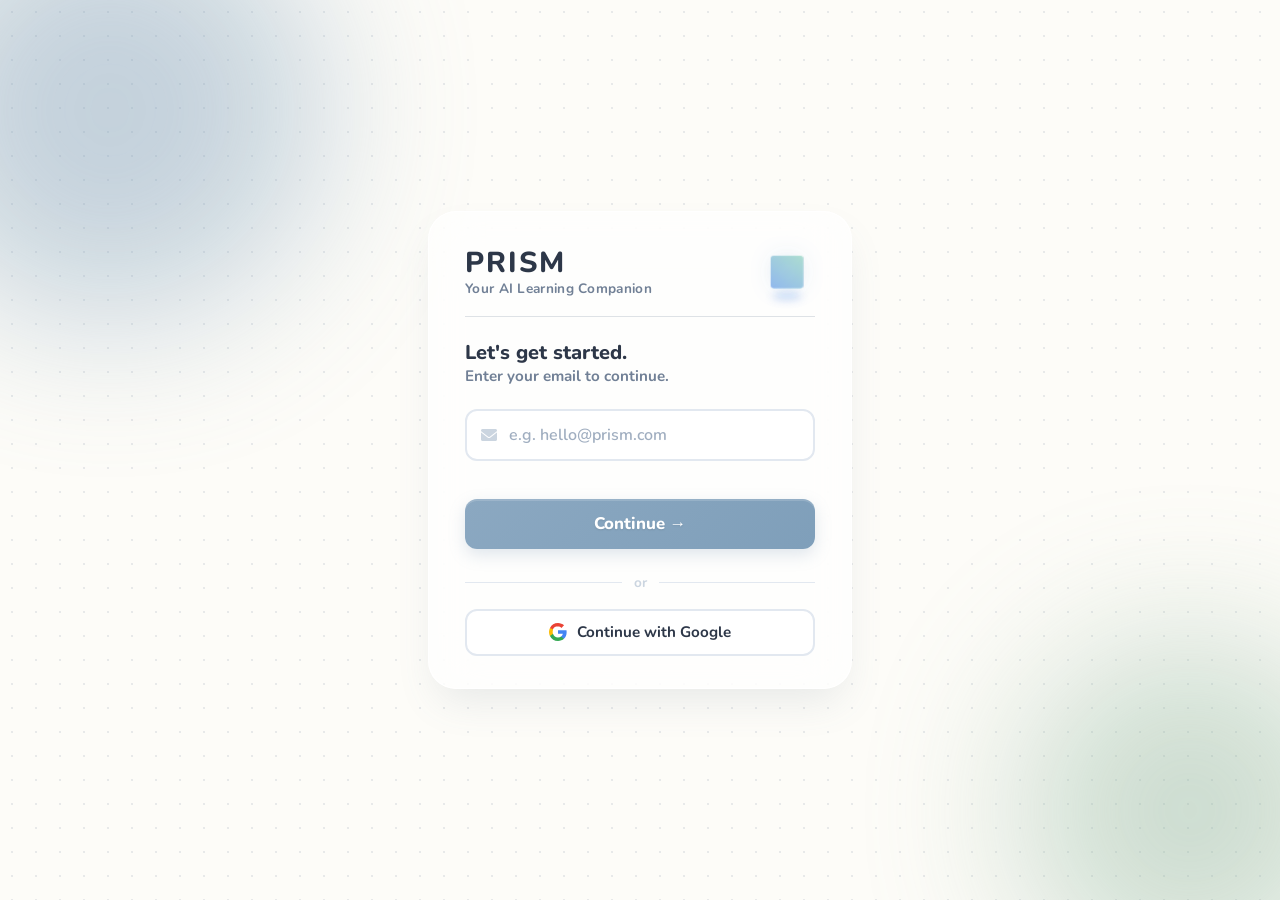
==== templates/login.html @ 261df04d "feat: Add login page template." ====
<!DOCTYPE html>
<html lang="en">
<head>
    <meta charset="UTF-8">
    <meta name="viewport" content="width=device-width, initial-scale=1.0">
    <title>PRISM | Sign In</title>
    <link href="https://cdn.jsdelivr.net/npm/bootstrap@5.3.0/dist/css/bootstrap.min.css" rel="stylesheet">
    <link href="https://fonts.googleapis.com/css2?family=Nunito:wght@400;600;700;800&display=swap" rel="stylesheet">
    <link href="https://cdnjs.cloudflare.com/ajax/libs/font-awesome/6.0.0/css/all.min.css" rel="stylesheet">

    <style>
        :root {
            --bg-warm: #FDFCF8;
            --primary-blue: #7F9FBA;
            --primary-blue-dark: #6385a1;
            --primary-green: #8FB59E;
            --text-dark: #2D3748;
            --text-soft: #718096;
            --card-shadow: 0 20px 40px -10px rgba(100, 120, 140, 0.15);
            --input-border: #E2E8F0;
            --error-red: #E53E3E;
            --success-green: #38A169;
        }

        body {
            background-color: var(--bg-warm);
            background-image: radial-gradient(rgba(113, 128, 150, 0.15) 1px, transparent 1px);
            background-size: 24px 24px;
            font-family: 'Nunito', sans-serif;
            color: var(--text-dark);
            min-height: 100vh;
            display: flex;
            align-items: center;
            justify-content: center;
            overflow: hidden;
            position: relative;
            line-height: 1.5;
        }

        /* ── Background blobs ── */
        .bg-blob {
            position: fixed; border-radius: 50%; filter: blur(80px);
            opacity: 0.45; pointer-events: none; z-index: 0;
        }
        .blob-1 { width: 420px; height: 420px; background: var(--primary-blue); top: -100px; left: -100px; animation: blobDrift 45s ease-in-out infinite alternate; }
        .blob-2 { width: 340px; height: 340px; background: var(--primary-green); bottom: -80px; right: -80px; animation: blobDrift 55s ease-in-out infinite alternate-reverse; }
        
        @keyframes blobDrift {
            0%   { transform: translate(0, 0) scale(1); }
            100% { transform: translate(30px, 20px) scale(1.06); }
        }

        /* ── Card Container ── */
        .card-wrap { position: relative; z-index: 10; width: 100%; max-width: 440px; }

        .prism-card {
            background: rgba(255, 255, 255, 0.65);
            backdrop-filter: blur(24px); -webkit-backdrop-filter: blur(24px);
            border-radius: 28px; padding: 32px 36px;
            border: 1px solid rgba(255, 255, 255, 0.9);
            box-shadow: var(--card-shadow);
            animation: cardSlideIn 0.5s cubic-bezier(0.175, 0.885, 0.32, 1.275) both;
            min-height: 310px;
        }

        @keyframes cardSlideIn {
            from { opacity: 0; transform: translateY(30px) scale(0.96); }
            to   { opacity: 1; transform: translateY(0) scale(1); }
        }

        /* ── Header: Logo ── */
        .logo-text { font-size: 1.8rem; font-weight: 800; letter-spacing: 2px; color: var(--text-dark); }
        .logo-sub { font-size: 0.85rem; color: var(--text-soft); font-weight: 700; letter-spacing: 0.3px; }

        /* ── TRUE 3D ROTATING PRISM MASCOT (New Bright Gradient) ── */
        .prism-mascot-container {
            width: 56px;
            height: 56px;
            perspective: 800px; 
            display: flex;
            align-items: center;
            justify-content: center;
            position: relative;
        }
        
        .prism-shadow {
            position: absolute;
            width: 30px;
            height: 8px;
            background: rgba(142, 181, 240, 0.5); /* Soft blue shadow */
            border-radius: 50%;
            filter: blur(4px);
            transform: translateY(24px);
            z-index: 0;
        }

        .prism-core-light {
            position: absolute;
            width: 16px;
            height: 16px;
            background: rgba(255, 255, 255, 0.9);
            border-radius: 50%;
            /* Glow matches the new bright blue/mint gradient */
            box-shadow: 0 0 15px rgba(174, 224, 206, 0.8), 0 0 30px rgba(142, 181, 240, 0.9);
            z-index: 1;
            animation: corePulse 3s ease-in-out infinite alternate;
        }

        @keyframes corePulse {
            0% { transform: scale(0.85); opacity: 0.8; }
            100% { transform: scale(1.2); opacity: 1; }
        }

        .prism-cube {
            width: 32px;
            height: 32px;
            position: relative;
            transform-style: preserve-3d; 
            z-index: 2;
            animation: rotateCore 12s infinite linear; 
        }
        
        .cube-face {
            position: absolute;
            width: 32px;
            height: 32px;
            /* Thicker, softer white border to match the image */
            
            border-radius: 3px;
            backface-visibility: visible; 
        }
        
        /* The beautiful soft blue to mint gradient from the image. 
           Direction is bottom-left to top-right. */
        .face-front  { transform: translateZ(16px); background: linear-gradient(to top right, rgba(142, 181, 240, 0.85), rgba(174, 224, 206, 0.85)); } 
        .face-back   { transform: rotateY(180deg) translateZ(16px); background: linear-gradient(to top right, rgba(142, 181, 240, 0.85), rgba(174, 224, 206, 0.85)); } 
        
        /* Sides (slightly more opaque to simulate shadow depth) */
        .face-right  { transform: rotateY(90deg) translateZ(16px); background: linear-gradient(to top right, rgba(122, 161, 220, 0.95), rgba(154, 204, 186, 0.95)); } 
        .face-left   { transform: rotateY(-90deg) translateZ(16px); background: linear-gradient(to top right, rgba(122, 161, 220, 0.95), rgba(154, 204, 186, 0.95)); } 
        
        /* Top/Bottom (slightly lighter/transparent for highlight) */
        .face-top    { transform: rotateX(90deg) translateZ(16px); background: linear-gradient(to top right, rgba(172, 211, 255, 0.75), rgba(204, 254, 236, 0.75)); } 
        .face-bottom { transform: rotateX(-90deg) translateZ(16px); background: linear-gradient(to top right, rgba(172, 211, 255, 0.75), rgba(204, 254, 236, 0.75)); }

        @keyframes rotateCore {
            0%   { transform: rotateX(-20deg) rotateY(0deg) rotateZ(0deg); }
            100% { transform: rotateX(-20deg) rotateY(360deg) rotateZ(360deg); }
        }

        /* ── Flow Steps ── */
        .flow-step { display: none; animation: fadeUp 0.3s ease both; }
        .flow-step.active { display: block; }
        @keyframes fadeUp { from { opacity: 0; transform: translateY(8px); } to { opacity: 1; transform: translateY(0); } }

        /* Typography for steps */
        .step-heading { font-size: 1.25rem; font-weight: 800; color: var(--text-dark); margin-bottom: 2px; line-height: 1.2; }
        .step-subtext { font-size: 0.95rem; color: var(--text-soft); font-weight: 700; line-height: 1.2; }

        /* ── Back Button ── */
        .btn-back {
            background: none; border: none; color: var(--text-soft);
            font-size: 1.2rem; padding: 4px 8px; margin-left: -8px;
            cursor: pointer; transition: all 0.2s cubic-bezier(0.175, 0.885, 0.32, 1.275); border-radius: 8px;
        }
        .btn-back:hover { color: var(--text-dark); background: rgba(255,255,255,0.5); transform: translateX(-2px); }

        /* ── Fields & Inputs ── */
        .field label { font-size: 0.85rem; font-weight: 700; color: var(--text-soft); margin-bottom: 4px; letter-spacing: 0.2px; }
        .field-inner { position: relative; display: flex; align-items: center; }
        
        .field-icon { 
            position: absolute; left: 16px; color: #CBD5E0; font-size: 1rem; 
            pointer-events: none; transition: all 0.3s cubic-bezier(0.175, 0.885, 0.32, 1.275); 
            z-index: 2;
        }
        
        .field input {
            width: 100%; padding: 12px 14px 12px 42px;
            border: 2px solid var(--input-border); border-radius: 12px;
            font-family: 'Nunito', sans-serif; font-size: 1rem; font-weight: 600;
            color: var(--text-dark); background: white; outline: none; 
            transition: all 0.25s cubic-bezier(0.215, 0.610, 0.355, 1);
        }
        .field input::placeholder { color: #A0AEC0; font-weight: 600; }
        
        /* The Prism Focus Ring */
        .field input:focus { 
            border-color: transparent; 
            background-image: linear-gradient(white, white), linear-gradient(135deg, var(--primary-blue), #d4b8e0, var(--primary-green));
            background-origin: border-box;
            background-clip: padding-box, border-box;
            box-shadow: 0 6px 15px rgba(127,159,186,0.15); 
            transform: translateY(-1px);
        }
        .field-inner:focus-within .field-icon { 
            color: var(--primary-blue); 
            transform: scale(1.15); 
        }

        .pw-toggle { position: absolute; right: 14px; background: none; border: none; cursor: pointer; color: #CBD5E0; font-size: 0.95rem; transition: color 0.2s; z-index: 2;}
        .pw-toggle:hover { color: var(--primary-blue); }

        .field-msg { font-size: 0.8rem; font-weight: 700; margin-top: 4px; min-height: 18px; padding-left: 2px; transition: all 0.2s; }
        .field-msg.error { color: var(--error-red); }
        .field-msg.ok    { color: var(--success-green); }

        /* ── Satisfying Buttons ── */
        .prism-btn {
            width: 100%; padding: 12px; 
            background: linear-gradient(135deg, #8ba8c1, var(--primary-blue)); 
            color: white; border: none;
            border-radius: 12px; font-family: 'Nunito', sans-serif; font-size: 1.05rem; font-weight: 800;
            cursor: pointer; 
            transition: all 0.2s cubic-bezier(0.175, 0.885, 0.32, 1.275); 
            box-shadow: 0 6px 16px rgba(127,159,186,0.25), inset 0 2px 0 rgba(255,255,255,0.15);
            position: relative; overflow: hidden;
            text-shadow: 0 1px 2px rgba(0,0,0,0.1);
        }
        .prism-btn:hover { 
            background: linear-gradient(135deg, var(--primary-blue), var(--primary-blue-dark));
            transform: translateY(-2px); 
            box-shadow: 0 8px 20px rgba(127,159,186,0.35), inset 0 2px 0 rgba(255,255,255,0.15); 
        }
        .prism-btn:active { 
            transform: translateY(2px) scale(0.97); 
            box-shadow: 0 2px 8px rgba(127,159,186,0.2); 
        }
        .prism-btn:disabled { opacity: 0.7; cursor: not-allowed; transform: none; box-shadow: none; }
        
        /* The Light Sweep Animation */
        .prism-btn::after {
            content: '';
            position: absolute;
            top: 0; left: -150%;
            width: 150%; height: 100%;
            background: linear-gradient(90deg, 
                transparent, 
                rgba(143,181,158,0.3) 25%, 
                rgba(255,255,255,0.6) 50%, 
                rgba(212,184,224,0.3) 75%, 
                transparent
            );
            transform: skewX(-25deg);
            z-index: 1;
            pointer-events: none;
        }
        .prism-btn.prism-animate::after {
            animation: prismSweep 0.55s ease-out forwards;
        }
        @keyframes prismSweep {
            0% { left: -150%; }
            100% { left: 150%; }
        }

        /* ── Google Button ── */
        .btn-google {
            width: 100%; padding: 10px; background: white; border: 2px solid var(--input-border);
            border-radius: 12px; font-family: 'Nunito', sans-serif; font-size: 0.95rem; font-weight: 700;
            color: var(--text-dark); cursor: pointer; display: flex; align-items: center; justify-content: center; gap: 10px;
            transition: all 0.2s cubic-bezier(0.175, 0.885, 0.32, 1.275);
        }
        .btn-google:hover { 
            border-color: var(--primary-blue); 
            box-shadow: 0 4px 12px rgba(127,159,186,0.1); 
            transform: translateY(-2px); 
        }
        .btn-google:active { transform: scale(0.97); }
        .google-icon { width: 18px; height: 18px; }

        .divider { display: flex; align-items: center; gap: 12px; color: #CBD5E0; font-size: 0.85rem; font-weight: 700; margin: 16px 0; }
        .divider::before, .divider::after { content: ''; flex: 1; height: 1px; background: var(--input-border); }

        .forgot-link-text { font-size: 0.85rem; font-weight: 700; color: var(--primary-blue); text-decoration: none; }
        .forgot-link-text:hover { opacity: 0.8; text-decoration: underline; }

        /* ── Password Strength ── */
        .strength-bar-wrap { display: none; margin-top: 8px; gap: 6px; align-items: center; }
        .strength-bar-wrap.visible { display: flex; }
        .strength-seg { flex: 1; height: 4px; border-radius: 99px; background: #E2E8F0; transition: background 0.4s ease; }

        /* Muted Terms Text */
        .terms-note { font-size: 0.75rem; color: #A0AEC0; font-weight: 600; line-height: 1.4; margin-top: 14px; }
        .terms-note a { color: var(--primary-blue); text-decoration: none; }
        .terms-note a:hover { text-decoration: underline; }

        /* ── Toast ── */
        .toast-notification {
            position: fixed; bottom: 20px; left: 50%; transform: translateX(-50%) translateY(60px);
            background: var(--text-dark); color: white; padding: 12px 24px; border-radius: 14px;
            font-size: 0.95rem; font-weight: 700; box-shadow: 0 8px 24px rgba(0,0,0,0.2);
            z-index: 999; transition: transform 0.4s cubic-bezier(0.175, 0.885, 0.32, 1.275), opacity 0.3s; opacity: 0; pointer-events: none;
        }
        .toast-notification.show { transform: translateX(-50%) translateY(0); opacity: 1; }
        .toast-notification.success { background: #276749; }
        .toast-notification.error   { background: #9b2c2c; }

        @media (max-width: 400px) { .prism-card { padding: 24px; } }
    </style>
</head>
<body>

    <div class="bg-blob blob-1"></div>
    <div class="bg-blob blob-2"></div>

    <div class="container p-2 card-wrap">
        <div class="prism-card">

            <div class="d-flex justify-content-between align-items-center mb-4 pb-3 border-bottom">
                <div>
                    <span class="logo-text d-block lh-1">PRISM</span>
                    <span class="logo-sub d-block mt-1 lh-1">Your AI Learning Companion</span>
                </div>
                <div class="prism-mascot-container" title="PRISM Core Active">
                    <div class="prism-shadow"></div>
                    <div class="prism-core-light"></div>
                    <div class="prism-cube">
                        <div class="cube-face face-front"></div>
                        <div class="cube-face face-back"></div>
                        <div class="cube-face face-right"></div>
                        <div class="cube-face face-left"></div>
                        <div class="cube-face face-top"></div>
                        <div class="cube-face face-bottom"></div>
                    </div>
                </div>
            </div>

            <div class="flow-step active" id="step-email">
                <div class="mb-4">
                    <div class="step-heading">Let's get started.</div>
                    <div class="step-subtext">Enter your email to continue.</div>
                </div>

                <div class="field mb-3">
                    <div class="field-inner">
                        <input type="email" id="auth-email" placeholder="e.g. hello@prism.com" autocomplete="email" oninput="clearError('auth-email-msg')">
                        <i class="fas fa-envelope field-icon"></i>
                    </div>
                    <div class="field-msg" id="auth-email-msg"></div>
                </div>

                <button class="prism-btn mb-2" id="btn-email-next" onclick="handleEmailNext(event)">Continue →</button>
                
                <div class="divider">or</div>
                
                <button class="btn-google" onclick="handleGoogle()">
                    <svg class="google-icon" viewBox="0 0 18 18" xmlns="http://www.w3.org/2000/svg">
                        <path d="M17.64 9.2c0-.637-.057-1.251-.164-1.84H9v3.481h4.844c-.209 1.125-.843 2.078-1.796 2.717v2.258h2.908c1.702-1.567 2.684-3.874 2.684-6.615z" fill="#4285F4"/>
                        <path d="M9 18c2.43 0 4.467-.806 5.956-2.18l-2.908-2.259c-.806.54-1.837.86-3.048.86-2.344 0-4.328-1.584-5.036-3.711H.957v2.332A8.997 8.997 0 0 0 9 18z" fill="#34A853"/>
                        <path d="M3.964 10.71A5.41 5.41 0 0 1 3.682 9c0-.593.102-1.17.282-1.71V4.958H.957A8.996 8.996 0 0 0 0 9c0 1.452.348 2.827.957 4.042l3.007-2.332z" fill="#FBBC05"/>
                        <path d="M9 3.58c1.321 0 2.508.454 3.44 1.345l2.582-2.58C13.463.891 11.426 0 9 0A8.997 8.997 0 0 0 .957 4.958L3.964 6.29C4.672 4.163 6.656 3.58 9 3.58z" fill="#EA4335"/>
                    </svg>
                    Continue with Google
                </button>
            </div>

            <div class="flow-step" id="step-login">
                <div class="d-flex align-items-center mb-4 gap-2">
                    <button class="btn-back" onclick="goBack()" aria-label="Go back"><i class="fas fa-arrow-left"></i></button>
                    <div>
                        <div class="step-heading">Welcome back.</div>
                        <div class="step-subtext" id="display-login-email"></div>
                    </div>
                </div>

                <div class="field mb-4">
                    <div class="d-flex justify-content-between align-items-end mb-1">
                        <label for="login-pw" class="mb-0">Password</label>
                        <a href="#" class="forgot-link-text" onclick="showToast('A reset link is on its way!', 'success'); return false;">Forgot?</a>
                    </div>
                    <div class="field-inner">
                        <input type="password" id="login-pw" placeholder="Enter your password" autocomplete="current-password" oninput="clearError('login-pw-msg')">
                        <i class="fas fa-lock field-icon"></i>
                        <button class="pw-toggle" type="button" onclick="togglePw('login-pw', this)"><i class="fas fa-eye"></i></button>
                    </div>
                    <div class="field-msg" id="login-pw-msg"></div>
                </div>

                <button class="prism-btn mb-1" id="btn-login" onclick="handleLogin(event)">Sign In →</button>
            </div>

            <div class="flow-step" id="step-signup">
                <div class="d-flex align-items-center mb-4 gap-2">
                    <button class="btn-back" onclick="goBack()" aria-label="Go back"><i class="fas fa-arrow-left"></i></button>
                    <div>
                        <div class="step-heading">Create Account.</div>
                        <div class="step-subtext" id="display-signup-email"></div>
                    </div>
                </div>

                <div class="field mb-3">
                    <label for="su-name">First name</label>
                    <div class="field-inner">
                        <input type="text" id="su-name" placeholder="What should we call you?" autocomplete="given-name" oninput="clearError('su-name-msg')">
                        <i class="fas fa-user field-icon"></i>
                    </div>
                    <div class="field-msg" id="su-name-msg"></div>
                </div>

                <div class="field mb-4">
                    <label for="su-pw">Create a password</label>
                    <div class="field-inner">
                        <input type="password" id="su-pw" placeholder="Enter a secure password" autocomplete="new-password" oninput="updateStrength(); clearError('su-pw-msg')">
                        <i class="fas fa-lock field-icon"></i>
                        <button class="pw-toggle" type="button" onclick="togglePw('su-pw', this)"><i class="fas fa-eye"></i></button>
                    </div>
                    <div class="strength-bar-wrap" id="strength-bar">
                        <div class="strength-seg" id="seg-1"></div>
                        <div class="strength-seg" id="seg-2"></div>
                        <div class="strength-seg" id="seg-3"></div>
                        <div class="strength-seg" id="seg-4"></div>
                    </div>
                    <div class="field-msg" id="su-pw-msg"></div>
                </div>

                <button class="prism-btn mb-1" id="btn-signup" onclick="handleSignup(event)">Start Learning →</button>
                
                <p class="terms-note text-center mb-0">By creating an account, you agree to PRISM's <a href="#">Terms</a>.</p>
            </div>

        </div>
    </div>

    <div class="toast-notification" id="toast" role="alert" aria-live="polite"></div>

    <script>
        // HARDCODED DATABASE SIMULATION
        const EXISTING_USER_EMAIL = "hello@prism.com"; 
        let globalEmail = "";

        function showStep(stepId) {
            document.querySelectorAll('.flow-step').forEach(el => el.classList.remove('active'));
            document.getElementById(stepId).classList.add('active');
        }

        function goBack() {
            showStep('step-email');
        }

        /* ── Clears errors instantly when user starts typing again ── */
        function clearError(msgId) {
            const msgEl = document.getElementById(msgId);
            msgEl.textContent = '';
            msgEl.className = 'field-msg';
        }

        /* ── The Light Sweep Effect on Buttons ── */
        function triggerPrismSweep(btn) {
            if (!btn) return;
            btn.classList.remove('prism-animate');
            void btn.offsetWidth; 
            btn.classList.add('prism-animate');
            setTimeout(() => btn.classList.remove('prism-animate'), 600);
        }

        /* ── Unified Flow Logic ── */
        function handleEmailNext(e) {
            const btn = document.getElementById('btn-email-next');
            const emailInput = document.getElementById('auth-email');
            const email = emailInput.value.trim().toLowerCase();
            
            triggerPrismSweep(btn);

            // Validation ONLY on submit click
            if (!validateEmail(email).ok) { 
                emailInput.focus(); 
                return liveValidate('auth-email', 'auth-email-msg', validateEmail); 
            }

            globalEmail = email;
            btn.disabled = true; btn.textContent = 'Checking...';
            
            setTimeout(() => {
                btn.disabled = false; btn.textContent = 'Continue →';
                
                if (email === EXISTING_USER_EMAIL) {
                    document.getElementById('display-login-email').textContent = globalEmail;
                    showStep('step-login');
                    setTimeout(() => document.getElementById('login-pw').focus(), 100);
                } else {
                    document.getElementById('display-signup-email').textContent = globalEmail;
                    showStep('step-signup');
                    setTimeout(() => document.getElementById('su-name').focus(), 100);
                }
            }, 500);
        }

        /* ── Validators ── */
        function validateEmail(val) {
            if (!val) return { ok: false, msg: '' };
            return /^[^\s@]+@[^\s@]+\.[^\s@]+$/.test(val) ? { ok: true, msg: '' } : { ok: false, msg: 'Please enter a valid email' };
        }

        function validateName(val) {
            if (!val) return { ok: false, msg: '' };
            return val.trim().length >= 2 ? { ok: true, msg: '' } : { ok: false, msg: 'Needs at least 2 characters' };
        }

        function liveValidate(inputId, msgId, validatorFn) {
            const val = document.getElementById(inputId).value;
            const msgEl = document.getElementById(msgId);
            const res = validatorFn(val);
            msgEl.textContent = res.msg;
            msgEl.className = 'field-msg ' + (res.ok ? 'ok' : (res.msg ? 'error' : ''));
        }

        /* ── Utilities ── */
        function togglePw(inputId, btn) {
            const input = document.getElementById(inputId);
            const icon = btn.querySelector('i');
            if (input.type === 'password') { input.type = 'text'; icon.className = 'fas fa-eye-slash'; }
            else { input.type = 'password'; icon.className = 'fas fa-eye'; }
        }

        function updateStrength() {
            const pw = document.getElementById('su-pw').value;
            const bar = document.getElementById('strength-bar');
            const segs = [document.getElementById('seg-1'), document.getElementById('seg-2'), document.getElementById('seg-3'), document.getElementById('seg-4')];

            if (!pw) { bar.classList.remove('visible'); return; }
            bar.classList.add('visible');

            let score = 0;
            if (pw.length >= 8) score++;
            if (/[A-Z]/.test(pw)) score++;
            if (/[0-9]/.test(pw)) score++;
            if (/[^A-Za-z0-9]/.test(pw)) score++;

            const colors = ['#FC8181', '#F6AD55', '#68D391', '#48BB78'];
            segs.forEach((s, i) => s.style.background = i < score ? colors[score - 1] : '#E2E8F0');
        }

        let toastTimer = null;
        function showToast(msg, type = '') {
            const t = document.getElementById('toast');
            t.textContent = msg; t.className = 'toast-notification show ' + type;
            clearTimeout(toastTimer); toastTimer = setTimeout(() => { t.classList.remove('show'); }, 3200);
        }

        /* ── Final Submissions ── */
        function handleLogin(e) {
            const btn = document.getElementById('btn-login');
            const pw = document.getElementById('login-pw').value;
            
            triggerPrismSweep(btn);

            if (!pw) { 
                document.getElementById('login-pw').focus(); 
                document.getElementById('login-pw-msg').textContent = 'Password is required'; 
                document.getElementById('login-pw-msg').className = 'field-msg error'; 
                return; 
            }

            btn.disabled = true; btn.textContent = 'Syncing...';
            setTimeout(() => { btn.disabled = false; btn.textContent = 'Sign In →'; showToast('Synced! Redirecting...', 'success'); }, 1200);
        }

        function handleSignup(e) {
            const btn = document.getElementById('btn-signup');
            const name = document.getElementById('su-name').value.trim();
            const pw = document.getElementById('su-pw').value;
            
            triggerPrismSweep(btn);

            if (name.length < 2) { document.getElementById('su-name').focus(); return liveValidate('su-name', 'su-name-msg', validateName); }
            if (pw.length < 6) { 
                document.getElementById('su-pw').focus(); 
                document.getElementById('su-pw-msg').textContent = 'Min 6 characters'; 
                document.getElementById('su-pw-msg').className = 'field-msg error'; 
                return; 
            }

            btn.disabled = true; btn.textContent = 'Calibrating...';
            setTimeout(() => { btn.disabled = false; btn.textContent = 'Start Learning →'; showToast(`Welcome to PRISM, ${name}!`, 'success'); }, 1200);
        }

        function handleGoogle() { showToast('Connecting with Google...', ''); }

        /* ── Context-Aware Enter Key Support ── */
        document.addEventListener('keydown', e => {
            if (e.key !== 'Enter') return;
            
            if (document.getElementById('step-email').classList.contains('active')) {
                handleEmailNext();
            } else if (document.getElementById('step-login').classList.contains('active')) {
                handleLogin();
            } else if (document.getElementById('step-signup').classList.contains('active')) {
                handleSignup();
            }
        });
    </script>
</body>
</html>
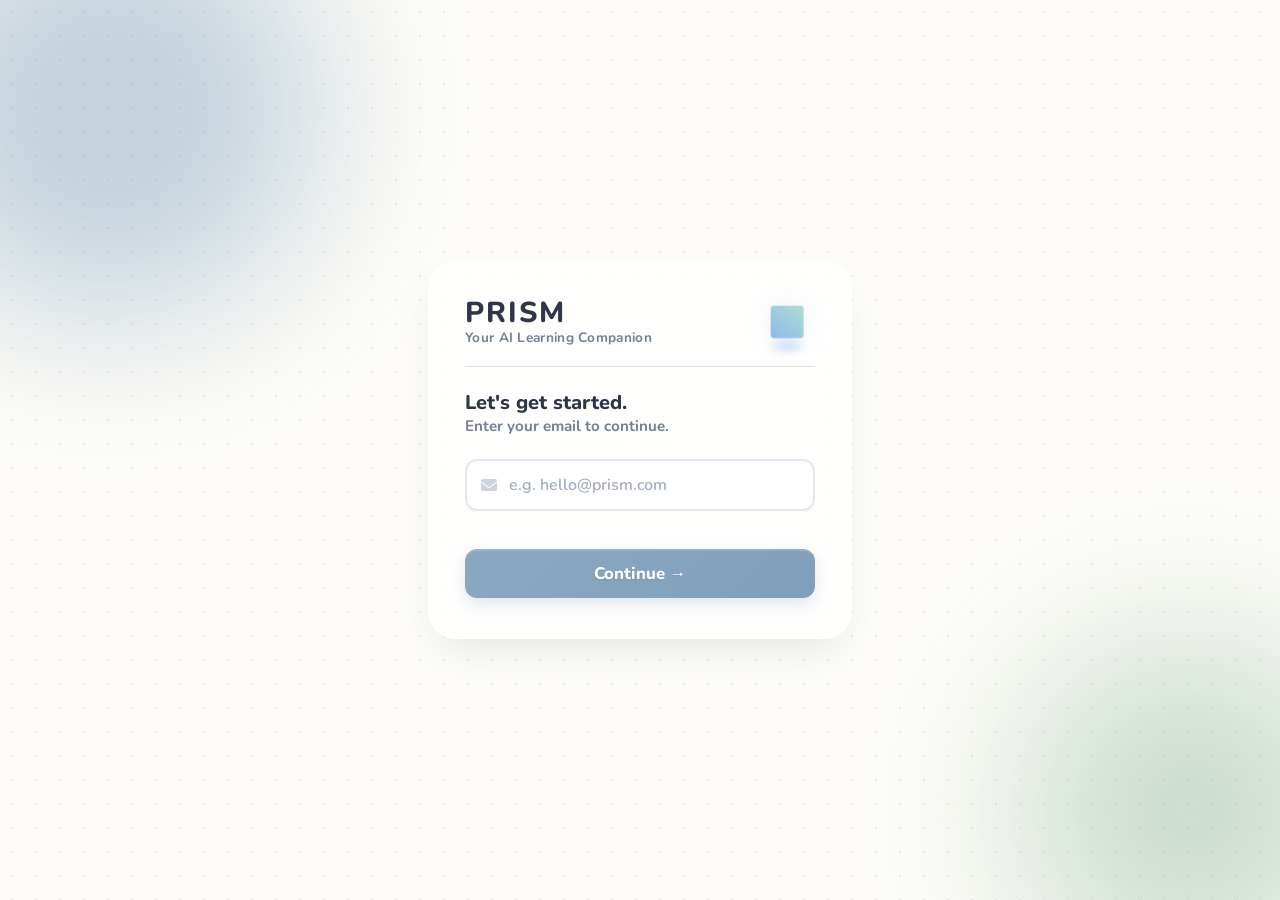
==== commit 52ab0159: "fix: removed google button from the login page" ====
--- a/templates/login.html
+++ b/templates/login.html
@@ -341,17 +341,7 @@
 
                 <button class="prism-btn mb-2" id="btn-email-next" onclick="handleEmailNext(event)">Continue →</button>
                 
-                <div class="divider">or</div>
                 
-                <button class="btn-google" onclick="handleGoogle()">
-                    <svg class="google-icon" viewBox="0 0 18 18" xmlns="http://www.w3.org/2000/svg">
-                        <path d="M17.64 9.2c0-.637-.057-1.251-.164-1.84H9v3.481h4.844c-.209 1.125-.843 2.078-1.796 2.717v2.258h2.908c1.702-1.567 2.684-3.874 2.684-6.615z" fill="#4285F4"/>
-                        <path d="M9 18c2.43 0 4.467-.806 5.956-2.18l-2.908-2.259c-.806.54-1.837.86-3.048.86-2.344 0-4.328-1.584-5.036-3.711H.957v2.332A8.997 8.997 0 0 0 9 18z" fill="#34A853"/>
-                        <path d="M3.964 10.71A5.41 5.41 0 0 1 3.682 9c0-.593.102-1.17.282-1.71V4.958H.957A8.996 8.996 0 0 0 0 9c0 1.452.348 2.827.957 4.042l3.007-2.332z" fill="#FBBC05"/>
-                        <path d="M9 3.58c1.321 0 2.508.454 3.44 1.345l2.582-2.58C13.463.891 11.426 0 9 0A8.997 8.997 0 0 0 .957 4.958L3.964 6.29C4.672 4.163 6.656 3.58 9 3.58z" fill="#EA4335"/>
-                    </svg>
-                    Continue with Google
-                </button>
             </div>
 
             <div class="flow-step" id="step-login">
@@ -366,7 +356,7 @@
                 <div class="field mb-4">
                     <div class="d-flex justify-content-between align-items-end mb-1">
                         <label for="login-pw" class="mb-0">Password</label>
-                        <a href="#" class="forgot-link-text" onclick="showToast('A reset link is on its way!', 'success'); return false;">Forgot?</a>
+                        <a href="#" class="forgot-link-text" onclick="promptForgotPassword(); return false;">Forgot?</a>
                     </div>
                     <div class="field-inner">
                         <input type="password" id="login-pw" placeholder="Enter your password" autocomplete="current-password" oninput="clearError('login-pw-msg')">
@@ -421,12 +411,128 @@
         </div>
     </div>
 
+    <!-- Forgot Password Modal -->
+    <div id="forgot-pw-modal" style="display: none; position: fixed; top: 0; left: 0; width: 100vw; height: 100vh; background: rgba(0,0,0,0.5); z-index: 2000; align-items: center; justify-content: center; backdrop-filter: blur(5px);">
+      <div style="background: white; padding: 40px; border-radius: 20px; box-shadow: var(--card-shadow); max-width: 400px; width: 90%;">
+        <div class="d-flex justify-content-between align-items-center mb-3">
+          <h3 style="color: var(--primary-blue); font-weight: 700; margin: 0;">Reset Password</h3>
+          <button style="background: none; border: none; font-size: 1.5rem; color: var(--text-soft); cursor: pointer;" onclick="closeForgotModal()">&times;</button>
+        </div>
+
+        <div id="forgot-step-1">
+          <p style="color: var(--text-soft); font-size: 0.95rem; margin-bottom: 20px;">Enter your email and we'll simulate sending an OTP.</p>
+          <div class="field mb-3">
+            <div class="field-inner">
+                <input type="email" id="forgot-email" placeholder="Your account email">
+                <i class="fas fa-envelope field-icon"></i>
+            </div>
+          </div>
+          <button class="prism-btn" onclick="sendOTP()">Send OTP</button>
+        </div>
+
+        <div id="forgot-step-2" style="display: none;">
+          <p style="color: var(--text-soft); font-size: 0.95rem; margin-bottom: 20px;">Enter the 4-digit OTP you received.</p>
+          <div class="field mb-3">
+            <div class="field-inner">
+                <input type="text" id="forgot-otp" placeholder="Enter OTP (e.g., 1234)" maxlength="4">
+                <i class="fas fa-key field-icon"></i>
+            </div>
+          </div>
+          <div class="field mb-3">
+            <div class="field-inner">
+                <input type="password" id="forgot-new-pw" placeholder="New Password">
+                <i class="fas fa-lock field-icon"></i>
+            </div>
+          </div>
+          <button class="prism-btn" onclick="verifyOTPAndReset()">Reset Password</button>
+        </div>
+      </div>
+    </div>
+
     <div class="toast-notification" id="toast" role="alert" aria-live="polite"></div>
 
     <script>
-        // HARDCODED DATABASE SIMULATION
-        const EXISTING_USER_EMAIL = "hello@prism.com"; 
+        const API_URL = "";
         let globalEmail = "";
+        let simulatedOTP = "";
+
+        function promptForgotPassword() {
+            document.getElementById('forgot-pw-modal').style.display = 'flex';
+            document.getElementById('forgot-step-1').style.display = 'block';
+            document.getElementById('forgot-step-2').style.display = 'none';
+            document.getElementById('forgot-email').value = globalEmail || '';
+            document.getElementById('forgot-otp').value = '';
+            document.getElementById('forgot-new-pw').value = '';
+        }
+
+        function closeForgotModal() {
+            document.getElementById('forgot-pw-modal').style.display = 'none';
+        }
+
+        async function sendOTP() {
+            const email = document.getElementById('forgot-email').value.trim();
+            if(!validateEmail(email).ok) {
+                showToast("Please enter a valid email", "error");
+                return;
+            }
+
+            try {
+                const res = await fetch(`${API_URL}/auth/generate-otp`, {
+                    method: 'POST',
+                    headers: { 'Content-Type': 'application/json' },
+                    body: JSON.stringify({ email: email })
+                });
+
+                if (!res.ok) {
+                    const error = await res.json();
+                    throw new Error(error.detail || "Failed to generate OTP");
+                }
+
+                const data = await res.json();
+
+                // For simulation purposes, we alert the OTP
+                alert(`[Simulation] Your PRISM OTP is: ${data.otp}`);
+
+                document.getElementById('forgot-step-1').style.display = 'none';
+                document.getElementById('forgot-step-2').style.display = 'block';
+            } catch (err) {
+                showToast(err.message, "error");
+            }
+        }
+
+        async function verifyOTPAndReset() {
+            const otpInput = document.getElementById('forgot-otp').value.trim();
+            const newPw = document.getElementById('forgot-new-pw').value;
+            const email = document.getElementById('forgot-email').value.trim();
+
+            if (!otpInput) {
+                showToast("Please enter the OTP.", "error");
+                return;
+            }
+
+            if (newPw.length < 6) {
+                showToast("Password must be at least 6 characters.", "error");
+                return;
+            }
+
+            try {
+                const res = await fetch(`${API_URL}/auth/reset-password`, {
+                    method: 'POST',
+                    headers: { 'Content-Type': 'application/json' },
+                    body: JSON.stringify({ email: email, new_password: newPw, otp: otpInput })
+                });
+
+                if (!res.ok) {
+                    const error = await res.json();
+                    throw new Error(error.detail || "Reset failed");
+                }
+
+                showToast("Password reset successful! You can now log in.", "success");
+                closeForgotModal();
+            } catch (err) {
+                showToast(err.message, "error");
+            }
+        }
 
         function showStep(stepId) {
             document.querySelectorAll('.flow-step').forEach(el => el.classList.remove('active'));
@@ -454,7 +560,7 @@
         }
 
         /* ── Unified Flow Logic ── */
-        function handleEmailNext(e) {
+        async function handleEmailNext(e) {
             const btn = document.getElementById('btn-email-next');
             const emailInput = document.getElementById('auth-email');
             const email = emailInput.value.trim().toLowerCase();
@@ -470,10 +576,19 @@
             globalEmail = email;
             btn.disabled = true; btn.textContent = 'Checking...';
             
-            setTimeout(() => {
+            try {
+                const res = await fetch(`${API_URL}/auth/check-email`, {
+                    method: 'POST',
+                    headers: { 'Content-Type': 'application/json' },
+                    body: JSON.stringify({ email: email })
+                });
+
+                if (!res.ok) throw new Error("Failed to check email");
+                const data = await res.json();
+
                 btn.disabled = false; btn.textContent = 'Continue →';
                 
-                if (email === EXISTING_USER_EMAIL) {
+                if (data.exists) {
                     document.getElementById('display-login-email').textContent = globalEmail;
                     showStep('step-login');
                     setTimeout(() => document.getElementById('login-pw').focus(), 100);
@@ -482,7 +597,10 @@
                     showStep('step-signup');
                     setTimeout(() => document.getElementById('su-name').focus(), 100);
                 }
-            }, 500);
+            } catch (error) {
+                btn.disabled = false; btn.textContent = 'Continue →';
+                showToast("Network error. Please try again.", "error");
+            }
         }
 
         /* ── Validators ── */
@@ -538,7 +656,7 @@
         }
 
         /* ── Final Submissions ── */
-        function handleLogin(e) {
+        async function handleLogin(e) {
             const btn = document.getElementById('btn-login');
             const pw = document.getElementById('login-pw').value;
             
@@ -552,10 +670,36 @@
             }
 
             btn.disabled = true; btn.textContent = 'Syncing...';
-            setTimeout(() => { btn.disabled = false; btn.textContent = 'Sign In →'; showToast('Synced! Redirecting...', 'success'); }, 1200);
-        }
-
-        function handleSignup(e) {
+
+            try {
+                const res = await fetch(`${API_URL}/auth/login`, {
+                    method: 'POST',
+                    headers: { 'Content-Type': 'application/json' },
+                    body: JSON.stringify({ email: globalEmail, password: pw })
+                });
+
+                if (!res.ok) {
+                    const error = await res.json();
+                    throw new Error(error.detail || "Login failed");
+                }
+
+                const data = await res.json();
+                localStorage.setItem('prism_user_id', data.id);
+                localStorage.setItem('prism_user_email', data.email);
+                localStorage.setItem('prism_science_level', data.science_level);
+                localStorage.setItem('prism_social_science_level', data.social_science_level);
+
+                btn.disabled = false; btn.textContent = 'Sign In →';
+                showToast('Synced! Redirecting...', 'success');
+                setTimeout(() => window.location.href = '/home', 800);
+            } catch (err) {
+                btn.disabled = false; btn.textContent = 'Sign In →';
+                document.getElementById('login-pw-msg').textContent = err.message;
+                document.getElementById('login-pw-msg').className = 'field-msg error';
+            }
+        }
+
+        async function handleSignup(e) {
             const btn = document.getElementById('btn-signup');
             const name = document.getElementById('su-name').value.trim();
             const pw = document.getElementById('su-pw').value;
@@ -571,7 +715,33 @@
             }
 
             btn.disabled = true; btn.textContent = 'Calibrating...';
-            setTimeout(() => { btn.disabled = false; btn.textContent = 'Start Learning →'; showToast(`Welcome to PRISM, ${name}!`, 'success'); }, 1200);
+
+            try {
+                const res = await fetch(`${API_URL}/auth/signup`, {
+                    method: 'POST',
+                    headers: { 'Content-Type': 'application/json' },
+                    body: JSON.stringify({ email: globalEmail, password: pw, name: name })
+                });
+
+                if (!res.ok) {
+                    const error = await res.json();
+                    throw new Error(error.detail || "Signup failed");
+                }
+
+                const data = await res.json();
+                localStorage.setItem('prism_user_id', data.id);
+                localStorage.setItem('prism_user_email', data.email);
+                localStorage.setItem('prism_science_level', data.science_level);
+                localStorage.setItem('prism_social_science_level', data.social_science_level);
+
+                btn.disabled = false; btn.textContent = 'Start Learning →';
+                showToast(`Welcome to PRISM, ${name}!`, 'success');
+                setTimeout(() => window.location.href = '/home', 800);
+            } catch (err) {
+                btn.disabled = false; btn.textContent = 'Start Learning →';
+                document.getElementById('su-pw-msg').textContent = err.message;
+                document.getElementById('su-pw-msg').className = 'field-msg error';
+            }
         }
 
         function handleGoogle() { showToast('Connecting with Google...', ''); }
